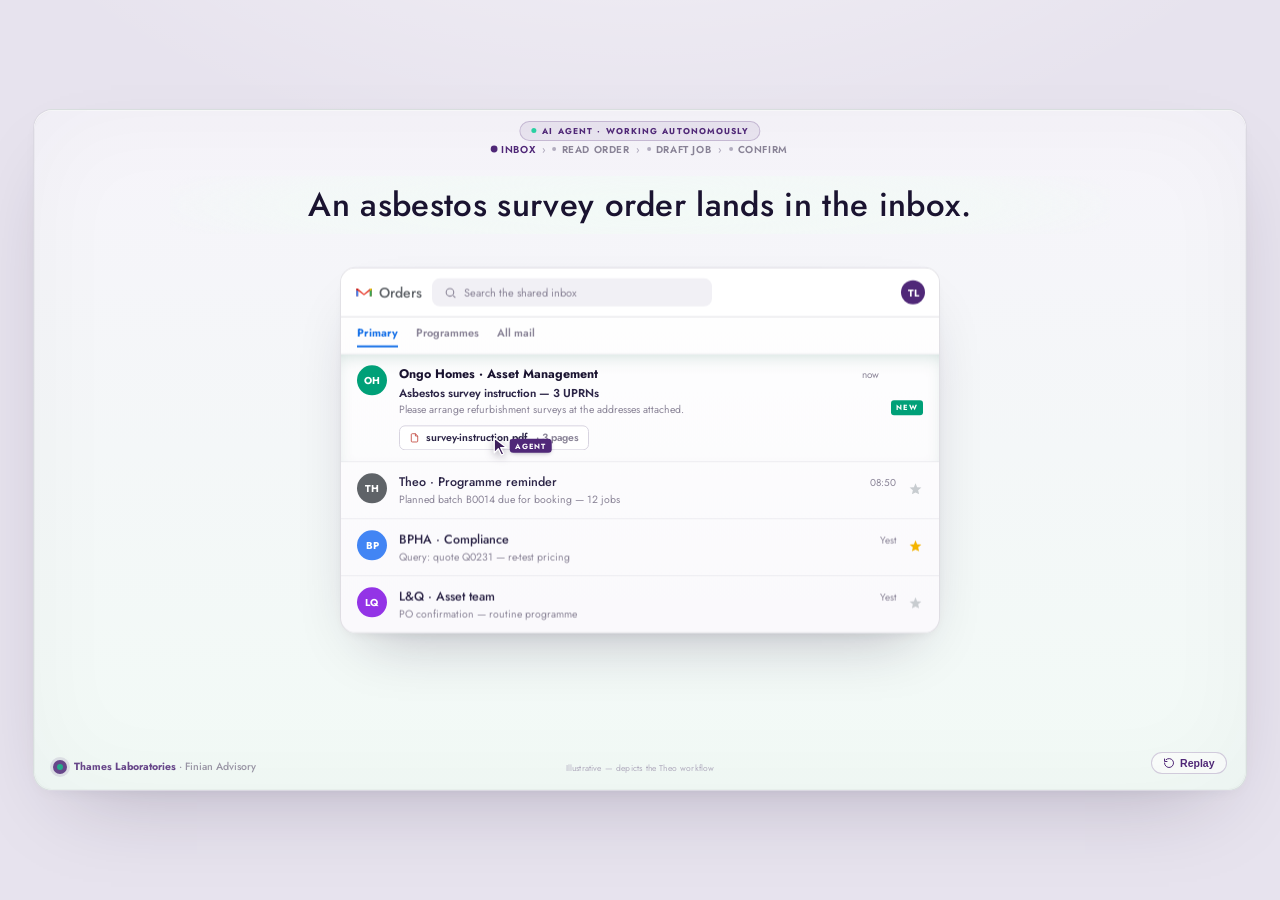
==== fa1-job-creation/index.html @ 350c70f8 "Thames Laboratories automation demos (FA1 Job Creation, FA2 Diary/voice call, FA3 Report QA) — Finia" ====
<!doctype html>
<html lang="en">
<head>
  <meta charset="utf-8" />
  <meta name="viewport" content="width=device-width, initial-scale=1" />
  <title>Focus Area 01 — Job Creation · see it work · Thames Laboratories</title>
  <meta name="description" content="An asbestos survey order arrives by email — the agent reads the instruction and drafts the job in Theo, nested and SOR-rated, ready to confirm in seconds." />
  <link rel="preconnect" href="https://fonts.googleapis.com" />
  <link rel="preconnect" href="https://fonts.gstatic.com" crossorigin />
  <link href="https://fonts.googleapis.com/css2?family=Jost:wght@300;400;500;600;700&display=swap" rel="stylesheet" />
  <link rel="stylesheet" href="style.css" />
</head>
<body>
  <main class="stage" id="stage" data-step="0">

    <div class="agentbadge" aria-hidden="true"><span class="agentbadge-dot"></span>AI&nbsp;agent&nbsp;·&nbsp;working autonomously</div>
    <nav class="steps" id="steps" aria-label="Sequence">
      <span class="step" data-s="1"><i></i>Inbox</span>
      <span class="step-arr">›</span>
      <span class="step" data-s="2"><i></i>Read&nbsp;order</span>
      <span class="step-arr">›</span>
      <span class="step" data-s="3"><i></i>Draft&nbsp;job</span>
      <span class="step-arr">›</span>
      <span class="step" data-s="4"><i></i>Confirm</span>
    </nav>
    <header class="hed" id="hed"><p class="hed-t" id="hedT">An asbestos survey order lands in the inbox.</p></header>

    <div class="camera" id="camera">
    <div class="scenes" id="scenes">

      <!-- ── SCENE 1 — Gmail order inbox ──────────────────────────────── -->
      <section class="card scene scene-inbox" id="sceneInbox" aria-label="Shared order inbox">
        <div class="gm-bar">
          <span class="gm-logo">
            <svg viewBox="0 0 28 20" aria-hidden="true">
              <path d="M2 4 h2.6 L14 12.2 L23.4 4 H26 v12 h-3 V8.1 L14 14.7 L5 8.1 V16 H2 Z" fill="#ea4335"/>
              <path d="M2 4 v12 h3 V8.1 L2 5.8 Z" fill="#4285f4"/>
              <path d="M23 8.1 V16 h3 V4 h-2.6 L23 5.8 Z" fill="#34a853"/>
              <path d="M2 4 h2.6 L5 8.1 L2 5.8 Z" fill="#c5221f"/>
              <path d="M26 4 h-2.6 L23 8.1 L26 5.8 Z" fill="#fbbc04"/>
            </svg>
            <em>Orders</em>
          </span>
          <span class="gm-search"><svg viewBox="0 0 24 24"><circle cx="11" cy="11" r="7"/><path d="M21 21l-4-4"/></svg>Search the shared inbox</span>
          <span class="gm-av">TL</span>
        </div>
        <div class="gm-tabs"><span class="gm-tab is-on">Primary</span><span class="gm-tab">Programmes</span><span class="gm-tab">All&nbsp;mail</span></div>
        <ul class="gm-list">
          <li class="gm-row gm-hot" id="gmHot">
            <span class="gm-av-r on">OH</span>
            <div class="gm-bd">
              <div class="gm-h"><b>Ongo Homes · Asset Management</b><span>now</span></div>
              <div class="gm-sub">Asbestos survey instruction — 3 UPRNs</div>
              <div class="gm-s">Please arrange refurbishment surveys at the addresses attached.</div>
              <span class="gm-att" id="gmAtt"><svg viewBox="0 0 24 24"><path d="M14 3H7a2 2 0 0 0-2 2v14a2 2 0 0 0 2 2h10a2 2 0 0 0 2-2V8z"/><path d="M14 3v5h5"/></svg>survey-instruction.pdf<em>&nbsp;·&nbsp;3 pages</em></span>
            </div>
            <span class="gm-new">NEW</span>
          </li>
          <li class="gm-row gm-read"><span class="gm-av-r c-grey">TH</span><div class="gm-bd"><div class="gm-h"><b>Theo · Programme reminder</b><span>08:50</span></div><div class="gm-s">Planned batch B0014 due for booking — 12 jobs</div></div><span class="gm-star" aria-hidden="true"><svg viewBox="0 0 24 24"><path d="M12 3l2.6 6.3 6.8.5-5.2 4.4 1.6 6.6L12 17.8 6.2 20.8l1.6-6.6L2.6 9.8l6.8-.5z"/></svg></span></li>
          <li class="gm-row gm-read"><span class="gm-av-r c-blue">BP</span><div class="gm-bd"><div class="gm-h"><b>BPHA · Compliance</b><span>Yest</span></div><div class="gm-s">Query: quote Q0231 — re-test pricing</div></div><span class="gm-star on" aria-hidden="true"><svg viewBox="0 0 24 24"><path d="M12 3l2.6 6.3 6.8.5-5.2 4.4 1.6 6.6L12 17.8 6.2 20.8l1.6-6.6L2.6 9.8l6.8-.5z"/></svg></span></li>
          <li class="gm-row gm-read"><span class="gm-av-r c-purple">LQ</span><div class="gm-bd"><div class="gm-h"><b>L&amp;Q · Asset team</b><span>Yest</span></div><div class="gm-s">PO confirmation — routine programme</div></div><span class="gm-star" aria-hidden="true"><svg viewBox="0 0 24 24"><path d="M12 3l2.6 6.3 6.8.5-5.2 4.4 1.6 6.6L12 17.8 6.2 20.8l1.6-6.6L2.6 9.8l6.8-.5z"/></svg></span></li>
        </ul>
      </section>

      <!-- ── SCENE 2 — instruction PDF ────────────────────────────────── -->
      <section class="card scene scene-pdf" id="scenePdf" aria-label="The survey instruction">
        <div class="pdf-bar">
          <svg viewBox="0 0 24 24" aria-hidden="true"><path d="M14 3H7a2 2 0 0 0-2 2v14a2 2 0 0 0 2 2h10a2 2 0 0 0 2-2V8z"/><path d="M14 3v5h5"/></svg>
          <span class="pdf-name">survey-instruction.pdf</span>
          <span class="pdf-page-tag">1 of 3 · UPRN 4231</span>
        </div>
        <div class="pdf-page">
          <div class="pdf-title">Asbestos Survey Instruction<span>Ongo Homes</span></div>
          <div class="pdf-meta"><span><b>REF</b> OH-IN-90244</span><span><b>RAISED</b> 09/06/26</span><span><b>PO</b> OH-PO-55180</span></div>
          <div class="pdf-sech">Property</div>
          <div class="pdf-grid">
            <div class="pdf-kv" data-f="client"><span>Client</span><b>Ongo Homes</b></div>
            <div class="pdf-kv" data-f="uprn"><span>UPRN</span><b>4231</b></div>
            <div class="pdf-kv wide" data-f="address"><span>Address</span><b>45 Jeffrey Lane, Belton, Doncaster, DN9 1LU</b></div>
          </div>
          <div class="pdf-sech">Survey scope</div>
          <div class="pdf-grid">
            <div class="pdf-kv" data-f="surveytype"><span>Survey type</span><b>Refurbishment</b></div>
            <div class="pdf-kv" data-f="purpose"><span>Purpose</span><b>M&amp;T</b></div>
            <div class="pdf-kv wide" data-f="element"><span>Specified element</span><b>Bathroom — test under flooring &amp; ceilings</b></div>
          </div>
          <div class="pdf-foot">Please survey the property under CAR 2012 and return an accredited report to the asset team.</div>
          <div class="pdf-sig"><span>Signed</span><svg viewBox="0 0 120 24"><path d="M2 16 q4 -12 9 -6 q5 6 9 -3 q4 -9 8 0 q4 8 8 -3 q4 -10 8 1 q4 9 8 -4 q3 -8 7 1 q4 9 7 -3 q3 -7 6 1" fill="none" stroke="#502878" stroke-width="1.3" stroke-linecap="round"/></svg><em>R. Akhtar · Ongo</em></div>
        </div>
      </section>

      <!-- ── SCENE 3/4 — Theo "New Job" ───────────────────────────────── -->
      <section class="card scene scene-theo" id="sceneTheo" aria-label="The job, drafted in Theo">
        <div class="theo-top">
          <img class="theo-logo" src="theo-logo.png" alt="Theo" />
          <span class="theo-top-bc">Projects · <b>P0006</b> Routine Safety Inspection Programme · Batch B0005</span>
          <span class="theo-top-r">
            <span class="theo-top-user"><b>Maureen Donoghue</b><em>maureen.donoghue@thameslabs</em></span>
            <span class="theo-top-btn">Show Taskbar</span><span class="theo-top-btn">Logout</span>
          </span>
        </div>
        <div class="theo-body">
          <nav class="theo-nav" aria-hidden="true">
            <span class="theo-nv head"><svg viewBox="0 0 24 24"><circle cx="9" cy="8" r="3"/><path d="M3.5 19c0-3 2.7-5 5.5-5s5.5 2 5.5 5"/></svg>Clients</span>
            <span class="theo-sub"><span class="theo-sv">Leads</span><span class="theo-sv">Quotes</span><span class="theo-sv">Sites</span></span>
            <span class="theo-nv head"><svg viewBox="0 0 24 24"><rect x="4" y="4" width="16" height="16" rx="1.5"/><path d="M4 9h16M9 4v16"/></svg>Projects</span>
            <span class="theo-sub"><span class="theo-sv on">Jobs</span><span class="theo-sv">Samples</span><span class="theo-sv">Analysis</span><span class="theo-sv">Quality Assurance</span><span class="theo-sv">Reports</span></span>
            <span class="theo-nv"><svg viewBox="0 0 24 24"><path d="M5 4h14v17l-4-3-3 3-3-3-4 3z"/></svg>Invoices</span>
            <span class="theo-nv"><svg viewBox="0 0 24 24"><path d="M9 11l3 3 8-8M4 12v7h16"/></svg>Tasks</span>
            <span class="theo-nv"><svg viewBox="0 0 24 24"><rect x="3" y="4" width="18" height="16" rx="1.5"/><path d="M3 9h18M8 4V2M16 4V2"/></svg>Calendar</span>
            <span class="theo-nv"><svg viewBox="0 0 24 24"><path d="M4 19V5h16M8 15v-3M12 15V8M16 15v-5"/></svg>Dashboards</span>
            <span class="theo-nv"><svg viewBox="0 0 24 24"><circle cx="12" cy="12" r="3"/><path d="M19 12a7 7 0 0 0-.1-1l2-1.6-2-3.4-2.4 1a7 7 0 0 0-1.7-1l-.3-2.5h-4l-.3 2.5a7 7 0 0 0-1.7 1l-2.4-1-2 3.4 2 1.6a7 7 0 0 0 0 2l-2 1.6 2 3.4 2.4-1a7 7 0 0 0 1.7 1l.3 2.5h4l.3-2.5a7 7 0 0 0 1.7-1l2.4 1 2-3.4-2-1.6a7 7 0 0 0 .1-1z"/></svg>System</span>
          </nav>

          <div class="theo-main">
            <div class="theo-h1">New Job for project <em>Routine Safety Inspection Programme</em> <span>(P0006)</span></div>

            <div class="theo-rowx">
              <div class="tf">
                <span class="tf-l">Batch <span class="req">*</span></span>
                <div class="tf-row"><div class="tf-inp empty" id="tfBatch"><span class="tick"></span><span class="v">B0005</span></div><span class="tf-btn">Add Batch</span></div>
              </div>
              <div class="tf">
                <span class="tf-l">Site <span class="req">*</span></span>
                <div class="tf-row"><div class="tf-inp empty" id="tfSite"><span class="tick"></span><span class="v">45 Jeffrey Lane, DN9 1LU</span></div><span class="tf-btn">Add Site</span></div>
              </div>
            </div>
            <div class="tf-links" id="tfLinks"><span class="h">Other active jobs on site</span> &nbsp;<span class="d">·</span> <a>R0303 Routine Inspection Programme</a> <span class="d">·</span> <a>J0019 Job&nbsp;2</a></div>

            <div class="theo-sech">Contact details</div>
            <div class="theo-rowx cols3">
              <div class="tf"><span class="tf-l">Contact name <span class="req">*</span></span><div class="tf-inp empty" id="tfContact"><span class="tick"></span><span class="v">R. Akhtar</span></div></div>
              <div class="tf"><span class="tf-l">Phone</span><div class="tf-inp empty" id="tfPhone"><span class="tick"></span><span class="v">01724 555 218</span></div></div>
              <div class="tf"><span class="tf-l">Email</span><div class="tf-inp empty" id="tfEmail"><span class="tick"></span><span class="v">assets@ongo.co.uk</span></div></div>
            </div>

            <div class="theo-sech">Job details</div>
            <div class="theo-rowx">
              <div class="tf"><span class="tf-l">Purchase Order <span class="req">*</span></span><div class="tf-inp empty" id="tfPo"><span class="tick"></span><span class="v">OH-PO-55180</span></div></div>
              <div class="tf"><span class="tf-l">Work type</span><div class="tf-inp empty" id="tfWork"><span class="tick"></span><span class="v">Refurbishment Survey</span></div></div>
              <div class="tf"><span class="tf-l">SOR <span class="req">*</span></span><div class="tf-inp empty" id="tfSor"><span class="tick"></span><span class="v">W04 — Refurb &amp; M&amp;T</span></div></div>
              <div class="tf">
                <span class="tf-l">Suggested Rate</span>
                <div class="tf-inp empty" id="tfRate"><span class="tick"></span><span class="v theo-rate">£196.00 / £0.00</span></div>
                <div class="theo-elem"><span class="el">SOR elements ▾ · Inspection point elements ▾ · Room elements ▾</span></div>
              </div>
            </div>
            <div class="theo-checks">
              <span class="theo-chk on" id="chk2p"><i></i>2 Person</span>
              <span class="theo-chk"><i></i>Per Day / Booking</span>
              <span class="theo-chk"><i></i>Per Engineer</span>
              <span class="theo-chk"><i></i>Fixed Cost</span>
              <span class="theo-chk"><i></i>Multiply If Exceeds Duration</span>
            </div>

            <div class="theo-foot">
              <span class="theo-chip" id="theoChip"><span class="pip"></span>Order matched · ready to confirm</span>
              <span class="theo-flagnote">Odd order? <b>flagged → admin</b></span>
              <button class="theo-submit" id="theoSubmit" type="button">Submit</button>
            </div>
          </div>
        </div>
      </section>

      <!-- ── SCENE 5 — payoff ─────────────────────────────────────────── -->
      <section class="scene scene-payoff" id="scenePayoff" aria-label="Result">
        <div class="payoff-eyebrow">Order handled — autonomously</div>
        <h2 class="payoff-hero">From the inbox.<br>Into Theo. <em>Untouched.</em></h2>
        <p class="payoff-stat"><span id="counter">11.0</span><span class="payoff-unit">s</span><em>· no one keyed it</em></p>
        <p class="payoff-sub">UPRN 4231 · Ongo Homes · drafted in Theo, nested &amp; SOR-rated · across 26,000 jobs a year</p>
        <span class="payoff-pill"><span class="pip"></span>~870 hours a year — back</span>
      </section>

    </div><!-- /scenes -->

    <div class="cursor" id="cursor" aria-hidden="true">
      <span class="cursor-ring" id="cursorRing"></span>
      <svg class="cursor-svg" viewBox="0 0 24 24"><path d="M4 2.5 L4 19.5 L8.7 14.8 L12.2 22 L14.9 20.7 L11.4 13.5 L18 13.5 Z"/></svg>
      <span class="cursor-tag">agent</span>
    </div>
    </div><!-- /camera -->

    <div class="markrow"><span class="brandmark" aria-hidden="true"></span><span class="brandtxt">Thames Laboratories <em>· Finian Advisory</em></span></div>
    <span class="illnote">Illustrative — depicts the Theo workflow</span>
    <button class="replay" id="replay" type="button" aria-label="Replay">
      <svg viewBox="0 0 24 24" width="12" height="12" aria-hidden="true"><path d="M3 12a9 9 0 1 0 3-6.7M3 4v5h5"/></svg><span>Replay</span>
    </button>

  </main>
  <script src="demo.js" defer></script>
</body>
</html>
---- fa1-job-creation/style.css ----
/* ============================================================================
   Thames Laboratories · Focus Area 01 — Job Creation
   Cursor-led, camera-driven product demo: an asbestos survey order arrives in
   Gmail → the agent reads the instruction → drafts the job in Theo (the real
   "New Job" screen) → ready to confirm → the payoff. No deps. Auto-plays, loops.
   Honours prefers-reduced-motion (snaps to the payoff). Class/data-step driven
   from demo.js. Thames purple + teal, mimicking the real Theo UI.
   ========================================================================== */

:root {
  --purple:      #502878;
  --purple-dark: #3C1E5A;
  --purple-2:    #5e338a;
  --teal:        #00A078;
  --teal-dark:   #008C6E;
  --teal-logo:   #36c7bd;
  --mint:        #B4DCC8;
  --mint-bg:     #EAF6F1;
  --mint-soft:   #F2FAF6;
  --ink:         #1A1330;
  --ink-2:       #2c2547;
  --ink-3:       #6B6478;
  --ink-4:       #8a8497;
  --ink-5:       #b3aec0;
  --hairline:    #D8D4E0;
  --paper:       #FFFFFF;
  --paper-2:     #FAF9FC;

  --purple-soft: rgba(80, 40, 120, 0.075);
  --purple-tint: rgba(80, 40, 120, 0.045);
  --purple-line: rgba(80, 40, 120, 0.22);
  --teal-soft:   rgba(0, 160, 120, 0.10);
  --teal-line:   rgba(0, 160, 120, 0.40);
  --amber:       #C08A2A;
  --amber-soft:  rgba(192, 138, 42, 0.14);
  --amber-line:  rgba(192, 138, 42, 0.42);
  --spark:       #2bd3a4;

  --line:      rgba(30, 20, 50, 0.12);
  --line-soft: rgba(30, 20, 50, 0.06);

  --gothic: "Century Gothic", "CenturyGothic", "Jost", "ITC Avant Garde Gothic",
            "URW Gothic", "Futura", "Trebuchet MS", system-ui, sans-serif;
  --ui: "Segoe UI", Roboto, "Helvetica Neue", Arial, sans-serif;   /* real app chrome */
}
/* realism: recreated software uses real UI fonts, not the brand face */
.gm, .theo, .doc { font-family: var(--ui); }
:root {

  --ease:      cubic-bezier(.30,.78,.20,1);
  --ease-soft: cubic-bezier(.42,0,.10,1);
  --ease-cur:  cubic-bezier(.36,.66,.18,1);
  --ease-cam:  cubic-bezier(.5,.04,.14,1);
}

* { box-sizing: border-box; margin: 0; padding: 0; }
html, body { height: 100%; }
body {
  font-family: var(--gothic); color: var(--ink-2);
  background: radial-gradient(1200px 700px at 50% -28%, rgba(255,255,255,0.6), transparent 60%), #e7e3ee;
  -webkit-font-smoothing: antialiased; text-rendering: optimizeLegibility;
  display: grid; place-items: center; padding: clamp(10px, 2.6vw, 40px); min-height: 100%;
}

/* ── stage / viewport ────────────────────────────────────────────────────── */
.stage {
  width: min(1280px, 100%); aspect-ratio: 1280 / 720; min-height: 460px;
  position: relative; overflow: hidden; isolation: isolate;
  border-radius: clamp(14px, 1.5vw, 20px); border: 1px solid var(--line);
  background: linear-gradient(180deg, #f6f4fa, var(--mint-soft));
  box-shadow: 0 1px 0 rgba(255,255,255,0.75) inset, 0 36px 84px -36px rgba(30,18,50,0.26), 0 5px 18px -10px rgba(30,18,50,0.10);
}
.stage::after {
  content: ""; position: absolute; inset: 0; pointer-events: none; z-index: 60; border-radius: inherit;
  box-shadow: inset 0 0 100px rgba(30,18,50,0.035), inset 0 1px 0 rgba(255,255,255,0.5), inset 0 0 0 1px rgba(30,18,50,0.03);
}

/* ── camera ──────────────────────────────────────────────────────────────── */
.camera {
  position: absolute; inset: 0; z-index: 4; transform-origin: 0 0;
  transform: translate(0,0) scale(1);
  transition: transform 1.3s var(--ease-cam); will-change: transform;
}

/* ── top chrome: agent badge · steps · headline ──────────────────────────── */
.agentbadge {
  position: absolute; top: clamp(7px, 0.9vw, 11px); left: 50%; transform: translateX(-50%); z-index: 22;
  display: inline-flex; align-items: center; gap: 6px;
  font-size: clamp(7px,0.78vw,8.5px); font-weight: 700; letter-spacing: 0.13em; text-transform: uppercase;
  color: var(--purple); background: var(--purple-soft); border: 1px solid var(--purple-line); border-radius: 999px; padding: 3px 11px;
}
.agentbadge-dot { width: 5px; height: 5px; border-radius: 50%; background: var(--spark); flex: 0 0 auto; }

.steps {
  position: absolute; top: clamp(22px, 2.5vw, 32px); left: 50%; transform: translateX(-50%); z-index: 20;
  display: flex; align-items: center; gap: clamp(4px,0.5vw,7px); white-space: nowrap;
  font-size: clamp(8px,0.85vw,10px); font-weight: 600; letter-spacing: 0.06em; text-transform: uppercase;
}
.step { display: inline-flex; align-items: center; gap: 5px; color: var(--ink-4); transition: color .35s var(--ease); }
.step i { width: 4px; height: 4px; border-radius: 50%; background: var(--ink-5); transition: all .35s var(--ease); }
.step-arr { color: var(--ink-5); }
.step.done { color: var(--ink-3); }
.step.done i { background: var(--teal); }
.step.now { color: var(--purple); }
.step.now i { background: var(--purple); transform: scale(1.7); }

.hed {
  position: absolute; top: clamp(44px, 5.2vw, 66px); left: 50%; transform: translateX(-50%); z-index: 18;
  width: min(940px, 94%); text-align: center; padding: clamp(6px,0.85vw,11px) clamp(14px,1.8vw,24px);
  background: radial-gradient(ellipse 70% 130% at 50% 50%, rgba(242,250,246,0.94), rgba(242,250,246,0.55) 55%, transparent 78%);
  transition: opacity .4s var(--ease-soft);
}
.hed.swap { opacity: 0; }
.stage[data-step="payoff"] .hed { opacity: 0; }
.hed-t {
  font-weight: 500; color: var(--ink);
  font-size: clamp(19px, 2.6vw, 33px); line-height: 1.12; letter-spacing: 0.01em;
  text-shadow: 0 1px 0 rgba(255,255,255,0.5);
}
.hed-t b { font-weight: 700; color: var(--purple); }

/* ── scenes ──────────────────────────────────────────────────────────────── */
.scenes { position: absolute; inset: 0; z-index: 4; }
.card {
  background: linear-gradient(180deg, var(--paper), var(--paper-2));
  border: 1px solid var(--line); border-radius: clamp(12px, 1.2vw, 16px);
  box-shadow: 0 1px 0 rgba(255,255,255,0.85) inset, 0 28px 60px -28px rgba(30,18,50,0.30), 0 5px 16px -8px rgba(30,18,50,0.13);
  overflow: hidden;
}
.scene {
  position: absolute; left: 50%; top: 62%;
  transform: translate(-50%, calc(-50% + 14px)) scale(.965);
  opacity: 0; pointer-events: none;
  transition: opacity .7s var(--ease-soft), transform .85s var(--ease-soft), filter .7s var(--ease-soft);
  will-change: opacity, transform;
}
.stage[data-step="1"] .scene-inbox,
.stage[data-step="2"] .scene-pdf,
.stage[data-step="3"] .scene-theo,
.stage[data-step="4"] .scene-theo,
.stage[data-step="payoff"] .scene-payoff {
  opacity: 1; transform: translate(-50%, -50%) scale(1); pointer-events: auto; z-index: 5;
}
.stage.measuring .scene, .stage.measuring .gm-hot { transition: none !important; }

/* ════════════════════════════════════════════════════════════════════════
   SCENE 1 — Gmail order inbox
   ════════════════════════════════════════════════════════════════════════ */
.scene-inbox { width: min(600px, 78%); }
.gm-bar { display: flex; align-items: center; gap: 10px; padding: 10px 14px; border-bottom: 1px solid var(--line); background: #fff; }
.gm-logo { display: inline-flex; align-items: center; gap: 6px; font-size: clamp(12px,1.2vw,14px); font-weight: 700; color: #5f6368; }
.gm-logo svg { width: 18px; height: 14px; }
.gm-search { flex: 1; max-width: 280px; display: inline-flex; align-items: center; gap: 7px; padding: 6px 12px; border-radius: 8px; background: #f1f0f5; font-size: clamp(9px,0.95vw,11px); color: var(--ink-4); }
.gm-search svg { width: 13px; height: 13px; fill: none; stroke: currentColor; stroke-width: 2; }
.gm-av { margin-left: auto; width: 24px; height: 24px; border-radius: 50%; background: var(--purple); color: #fff; display: grid; place-items: center; font-size: 10px; font-weight: 700; }
.gm-tabs { display: flex; align-items: center; gap: 18px; padding: 7px 16px 6px; border-bottom: 1px solid var(--line-soft); }
.gm-tab { font-size: clamp(9px,0.95vw,11px); font-weight: 600; color: var(--ink-4); padding-bottom: 5px; border-bottom: 2px solid transparent; }
.gm-tab.is-on { color: #1a73e8; border-bottom-color: #1a73e8; font-weight: 700; }
.gm-logo em { font-style: normal; color: #5f6368; font-weight: 500; }
.gm-av-r.c-grey { background: #5f6368; color: #fff; }
.gm-av-r.c-blue { background: #4285f4; color: #fff; }
.gm-av-r.c-purple { background: #9334e6; color: #fff; }
.gm-star { flex: 0 0 auto; align-self: center; color: #c8ccd0; }
.gm-star svg { width: 15px; height: 15px; fill: currentColor; }
.gm-star.on { color: #f4b400; }
.gm-row { align-items: center; }
.gm-row .gm-bd { align-self: center; }
.gm-list { list-style: none; display: flex; flex-direction: column; }
.gm-row { display: flex; gap: 12px; align-items: flex-start; padding: 11px 16px; border-top: 1px solid var(--line-soft); }
.gm-row:first-child { border-top: none; }
.gm-av-r { flex: 0 0 30px; height: 30px; border-radius: 50%; display: grid; place-items: center; font-size: 10px; font-weight: 700; color: var(--ink-3); background: #ece9f1; }
.gm-av-r.on { color: #fff; background: var(--teal); }
.gm-bd { min-width: 0; flex: 1; }
.gm-h { display: flex; justify-content: space-between; gap: 8px; align-items: baseline; }
.gm-h b { font-size: clamp(11px,1.05vw,12.5px); font-weight: 700; color: var(--ink); white-space: nowrap; overflow: hidden; text-overflow: ellipsis; }
.gm-h span { font-size: clamp(8.5px,0.9vw,10px); color: var(--ink-4); flex: 0 0 auto; }
.gm-sub { font-size: clamp(10px,1vw,11.5px); font-weight: 600; color: var(--ink-2); margin-top: 2px; }
.gm-s { font-size: clamp(9px,0.95vw,10.5px); color: var(--ink-4); margin-top: 1px; white-space: nowrap; overflow: hidden; text-overflow: ellipsis; }
.gm-read .gm-h b { font-weight: 500; color: var(--ink-2); }
.gm-att { display: inline-flex; align-items: center; gap: 6px; margin-top: 8px; font-size: clamp(9px,0.95vw,10.5px); font-weight: 600; color: var(--ink-2);
  background: #fff; border: 1px solid var(--hairline); border-radius: 6px; padding: 4px 9px; transition: background .35s, border-color .35s, transform .25s; cursor: pointer; }
.gm-att svg { width: 11px; height: 11px; fill: none; stroke: #C2453B; stroke-width: 1.8; }
.gm-att em { font-style: normal; color: var(--ink-4); }
.gm-att.tapped { background: var(--teal-soft); border-color: var(--teal); transform: scale(.97); }
.gm-row-hot { background: linear-gradient(90deg, var(--mint-bg), rgba(0,160,120,0.05)); border-left: 3px solid var(--teal); }
.gm-row-hot .gm-sub { color: var(--teal-dark); font-weight: 700; }
.gm-new { flex: 0 0 auto; align-self: center; font-size: 7.5px; letter-spacing: 0.14em; font-weight: 700; color: #fff; background: var(--teal); border-radius: 3px; padding: 2px 5px; }
/* the hot row slides in live */
.gm-hot { max-height: 0; opacity: 0; overflow: hidden; padding-top: 0; padding-bottom: 0; }
.gm-hot.arrived { max-height: 120px; opacity: 1; padding-top: 11px; padding-bottom: 11px; }
.gm-hot.lit { box-shadow: 0 8px 22px -12px rgba(0,90,68,0.3) inset; }

/* ════════════════════════════════════════════════════════════════════════
   SCENE 2 — the instruction PDF
   ════════════════════════════════════════════════════════════════════════ */
.scene-pdf { width: min(560px, 74%); }
.pdf-bar { display: flex; align-items: center; gap: 9px; padding: 9px 14px; border-bottom: 1px solid var(--line); background: linear-gradient(180deg, #f3f1f7, #ebe8f1); }
.pdf-bar svg { width: 14px; height: 14px; fill: none; stroke: var(--ink-3); stroke-width: 1.5; stroke-linecap: round; stroke-linejoin: round; }
.pdf-name { font-size: clamp(9.5px,1vw,11px); font-weight: 600; color: var(--ink-2); }
.pdf-page-tag { margin-left: auto; font-size: clamp(8px,0.85vw,9.5px); color: var(--ink-4); }
.pdf-page { background: #fff; padding: clamp(16px,1.9vw,24px); display: flex; flex-direction: column; gap: clamp(7px,0.9vw,11px); color: #1a1a1a; }
.pdf-title { text-align: center; font-weight: 700; font-size: clamp(13px,1.4vw,16px); color: #1a1a1a; padding-bottom: 6px; border-bottom: 2px solid #2a2a30; }
.pdf-title span { display: block; color: #555; font-size: 0.82em; margin-top: 3px; font-weight: 600; }
.pdf-meta { display: flex; justify-content: space-between; gap: 16px; font-size: clamp(8.5px,0.9vw,10px); color: #333; }
.pdf-meta b { font-weight: 700; color: #000; }
.pdf-sech { font-size: clamp(8.5px,0.9vw,10px); font-weight: 700; letter-spacing: 0.08em; text-transform: uppercase; color: #33333b; background: #eeecf1; border-left: 3px solid #9a93a8; padding: 4px 10px; }
.pdf-grid { display: grid; grid-template-columns: 1fr 1fr; gap: 8px; }
.pdf-kv { display: flex; flex-direction: column; gap: 2px; padding: 7px 10px; background: #f7f5fa; border: 1px solid #e4e0ec; border-radius: 5px; transition: background .35s var(--ease), border-color .35s; }
.pdf-kv.wide { grid-column: span 2; }
.pdf-kv span { font-size: clamp(7.5px,0.8vw,9px); font-weight: 700; letter-spacing: 0.06em; text-transform: uppercase; color: #888; }
.pdf-kv b { font-size: clamp(10px,1.02vw,12px); font-weight: 700; color: #1a1a1a; line-height: 1.25; }
.pdf-kv.lit { background: var(--mint-soft); border-color: var(--teal-line); }
.pdf-kv.lit b { color: var(--teal-dark); }
.pdf-foot { font-size: clamp(8px,0.85vw,9.5px); color: #555; line-height: 1.4; font-style: italic; border-top: 1px dashed #ddd; padding-top: 7px; margin-top: 2px; }
.pdf-sig { display: flex; align-items: center; gap: 9px; font-size: clamp(8px,0.85vw,9.5px); color: #666; }
.pdf-sig span { font-weight: 700; text-transform: uppercase; letter-spacing: 0.05em; }
.pdf-sig svg { flex: 1; height: 18px; }
.pdf-sig em { font-style: normal; font-weight: 700; color: #333; }

/* ════════════════════════════════════════════════════════════════════════
   SCENE 3/4 — Theo "New Job" (high fidelity)
   ════════════════════════════════════════════════════════════════════════ */
.scene-theo { width: min(880px, 96%); font-size: 10px; }
.stage[data-step="4"] .scene-theo { filter: none; }
.theo-top { display: flex; align-items: center; gap: 10px; padding: 8px 14px; background: #fff; border-bottom: 1px solid var(--line); }
.theo-logo { height: 19px; width: auto; display: block; }
.theo-top-bc { font-size: clamp(8.5px,0.9vw,10px); color: var(--ink-4); }
.theo-top-bc b { color: var(--purple); font-weight: 700; }
.theo-top-r { margin-left: auto; display: flex; align-items: center; gap: 11px; font-size: clamp(8px,0.82vw,9.5px); color: var(--ink-4); }
.theo-top-user { display: flex; flex-direction: column; line-height: 1.15; text-align: right; }
.theo-top-user b { color: var(--ink-2); font-weight: 700; font-size: clamp(8.5px,0.88vw,10px); }
.theo-top-user em { font-style: normal; color: var(--ink-5); font-size: 0.85em; }
.theo-top-btn { color: var(--ink-3); border: 1px solid var(--hairline); border-radius: 5px; padding: 3px 9px; font-weight: 600; }

.theo-body { display: grid; grid-template-columns: clamp(108px,12vw,132px) 1fr; min-height: 0; }
.theo-nav { background: #fbfafd; border-right: 1px solid var(--line); padding: 9px 0; display: flex; flex-direction: column; gap: 0; }
.theo-nv { display: flex; align-items: center; gap: 7px; padding: 5px 13px; font-size: clamp(8.5px,0.9vw,10px); font-weight: 600; color: var(--ink-2); }
.theo-nv svg { width: 12px; height: 12px; fill: none; stroke: currentColor; stroke-width: 1.6; stroke-linecap: round; stroke-linejoin: round; opacity: .7; flex: 0 0 auto; }
.theo-nv.head { color: var(--ink); font-weight: 700; }
.theo-sub { display: flex; flex-direction: column; padding: 1px 0 4px; }
.theo-sv { padding: 3px 13px 3px 30px; font-size: clamp(8px,0.84vw,9.5px); color: var(--ink-3); }
.theo-sv.on { color: var(--purple); font-weight: 700; background: var(--purple-soft); box-shadow: inset 2px 0 0 var(--purple); }

.theo-main { padding: clamp(11px,1.3vw,16px) clamp(14px,1.7vw,22px); display: flex; flex-direction: column; gap: 7px; min-width: 0; }
.theo-h1 { font-size: clamp(13px,1.35vw,16px); font-weight: 700; color: var(--ink); line-height: 1.1; }
.theo-h1 em { font-style: italic; }
.theo-h1 span { color: var(--purple); }

.theo-rowx { display: grid; grid-template-columns: 1fr 1fr; gap: 10px 18px; }
.theo-rowx.cols3 { grid-template-columns: 1fr 1fr 1fr; }
.tf { display: flex; flex-direction: column; gap: 3px; min-width: 0; }
.tf.wide { grid-column: 1 / -1; }
.tf-l { font-size: clamp(7.5px,0.8vw,9px); font-weight: 600; color: var(--ink-3); }
.tf-l .req { color: var(--teal-dark); }
.tf-row { display: flex; align-items: stretch; gap: 7px; }
.tf-inp { flex: 1; border: 1px solid var(--hairline); border-radius: 5px; background: #fff; padding: 6px 9px; font-size: clamp(9px,0.95vw,11px); color: var(--ink); min-height: 27px; display: flex; align-items: center; gap: 7px;
  transition: background .4s var(--ease), border-color .4s; }
.tf-inp.empty { color: var(--ink-5); }
.tf-inp .v { order: 1; opacity: 0; transform: translateY(-3px); transition: opacity .4s var(--ease), transform .4s var(--ease); font-weight: 600; }
.tf-inp.filled { background: rgba(0,160,120,0.04); border-color: rgba(0,160,120,0.32); }
.tf-inp.filled .v { opacity: 1; transform: none; }
.tf-inp .tick { order: 3; margin-left: auto; width: 12px; height: 12px; border-radius: 50%; background: var(--teal); position: relative; flex: 0 0 auto; opacity: 0; transition: opacity .4s var(--ease); }
.tf-inp.filled .tick { opacity: 1; }
.tf-inp .tick::after { content: ""; position: absolute; left: 3.4px; top: 4.4px; width: 4.4px; height: 2.2px; border-left: 1.5px solid #fff; border-bottom: 1.5px solid #fff; transform: rotate(-45deg); }
.tf-inp .caret { margin-left: auto; color: var(--ink-5); font-size: 8px; }
.tf-inp.flash { animation: tfFlash .9s var(--ease); }
@keyframes tfFlash { 0% { box-shadow: 0 0 0 3px var(--teal-soft); } 100% { box-shadow: 0 0 0 3px transparent; } }
.tf-inp.area { min-height: 38px; align-items: flex-start; color: var(--ink-5); font-size: clamp(8.5px,0.88vw,10px); }
.tf-btn { font-size: clamp(8.5px,0.9vw,10px); font-weight: 700; color: #fff; background: linear-gradient(180deg, var(--teal), var(--teal-dark)); border: 1px solid var(--teal-dark); border-radius: 5px; padding: 0 12px; display: flex; align-items: center; white-space: nowrap; }
.tf-links { font-size: clamp(8px,0.84vw,9.5px); color: var(--ink-3); line-height: 1.5; opacity: 0; transition: opacity .45s var(--ease); }
.tf-links.show { opacity: 1; }
.tf-links .h { font-weight: 700; color: var(--ink-4); }
.tf-links a { color: var(--purple); text-decoration: none; }
.tf-links .d { color: var(--teal); }

.theo-sech { font-size: clamp(8.5px,0.9vw,10px); font-weight: 700; letter-spacing: 0.06em; text-transform: uppercase; color: var(--purple); margin-top: 4px; padding-bottom: 3px; border-bottom: 1px solid var(--line-soft); }
.theo-elem { display: flex; flex-direction: column; gap: 3px; }
.theo-elem .el { font-size: clamp(8px,0.84vw,9.5px); color: var(--purple); font-weight: 600; }
.theo-rate { font-weight: 700; color: var(--teal-dark); }
.theo-checks { display: flex; flex-wrap: wrap; gap: 5px 14px; font-size: clamp(8px,0.84vw,9.5px); color: var(--ink-3); }
.theo-chk { display: inline-flex; align-items: center; gap: 5px; }
.theo-chk i { width: 11px; height: 11px; border: 1.4px solid var(--hairline); border-radius: 3px; flex: 0 0 auto; }
.theo-chk.on i { background: var(--teal); border-color: var(--teal); position: relative; }
.theo-chk.on i::after { content: ""; position: absolute; left: 2.7px; top: 1.2px; width: 3.4px; height: 6px; border-right: 1.5px solid #fff; border-bottom: 1.5px solid #fff; transform: rotate(40deg); }

.theo-foot { display: flex; align-items: center; gap: 10px; margin-top: auto; padding-top: 9px; border-top: 1px solid var(--line-soft); }
.theo-chip { display: inline-flex; align-items: center; gap: 7px; font-size: clamp(8.5px,0.9vw,10px); font-weight: 700; color: var(--teal-dark); background: var(--teal-soft); border: 1px solid var(--teal-line); border-radius: 7px; padding: 5px 11px;
  opacity: 0; transform: translateY(4px); transition: opacity .45s var(--ease), transform .45s var(--ease); }
.theo-chip.show { opacity: 1; transform: none; }
.theo-chip .pip { width: 8px; height: 8px; border-radius: 50%; background: var(--teal); }
.theo-flagnote { font-size: clamp(7.5px,0.8vw,9px); color: var(--ink-4); }
.theo-flagnote b { color: var(--purple); font-weight: 700; }
.theo-submit { margin-left: auto; font-size: clamp(9.5px,1vw,11.5px); font-weight: 700; letter-spacing: 0.03em; color: #fff;
  background: linear-gradient(180deg, var(--teal), var(--teal-dark)); border: 1px solid var(--teal-dark); border-radius: 7px; padding: 7px 20px;
  box-shadow: 0 4px 10px -4px rgba(0,140,110,0.6), 0 1px 0 rgba(255,255,255,0.2) inset; transition: filter .25s, transform .2s; cursor: pointer; }
.theo-submit.tapped { filter: brightness(1.2); transform: scale(.97); }

/* ════════════════════════════════════════════════════════════════════════
   SCENE 5 — payoff
   ════════════════════════════════════════════════════════════════════════ */
.scene-payoff { width: min(780px, 92%); display: flex; flex-direction: column; align-items: center; text-align: center; gap: clamp(8px,1.1vw,14px); }
.payoff-eyebrow { font-size: clamp(9px,0.95vw,11px); font-weight: 700; letter-spacing: 0.22em; text-transform: uppercase; color: var(--purple); }
.payoff-hero { font-weight: 600; color: var(--ink); font-size: clamp(27px, 4.4vw, 56px); line-height: 1.05; letter-spacing: -0.005em; }
.payoff-hero em { font-style: normal; color: var(--purple); font-weight: 700; }
.payoff-stat { display: inline-flex; align-items: baseline; gap: 8px; color: var(--ink-3); font-size: clamp(13px,1.5vw,16px); margin-top: clamp(2px,0.4vw,6px); }
.payoff-stat #counter { font-size: clamp(36px,4vw,52px); font-weight: 600; color: var(--ink); line-height: 1; font-variant-numeric: tabular-nums; letter-spacing: -0.01em; }
.payoff-stat .payoff-unit { font-size: clamp(18px,2vw,26px); color: var(--teal-dark); font-weight: 600; }
.payoff-stat em { font-style: normal; color: var(--ink-3); font-weight: 500; }
.payoff-sub { font-size: clamp(9px,1vw,11px); color: var(--ink-4); letter-spacing: 0.02em; }
.payoff-pill { display: inline-flex; align-items: center; gap: 8px; margin-top: clamp(6px,1vw,12px);
  font-size: clamp(11px,1.2vw,13px); font-weight: 700; color: #fff;
  background: linear-gradient(180deg, var(--purple-2), var(--purple)); border: 1px solid var(--purple-dark); border-radius: 999px; padding: clamp(8px,1vw,11px) clamp(18px,2vw,24px);
  box-shadow: 0 10px 22px -10px rgba(60,30,90,0.5); }
.payoff-pill .pip { width: 7px; height: 7px; border-radius: 50%; background: var(--spark); }
.payoff-eyebrow, .payoff-hero, .payoff-stat, .payoff-sub, .payoff-pill { opacity: 0; transform: translateY(8px); transition: opacity .5s var(--ease-soft), transform .55s var(--ease-soft); }
.stage[data-step="payoff"] .payoff-eyebrow { opacity: 1; transform: none; transition-delay: .04s; }
.stage[data-step="payoff"] .payoff-hero    { opacity: 1; transform: none; transition-delay: .14s; }
.stage[data-step="payoff"] .payoff-stat    { opacity: 1; transform: none; transition-delay: .26s; }
.stage[data-step="payoff"] .payoff-sub     { opacity: 1; transform: none; transition-delay: .34s; }
.stage[data-step="payoff"] .payoff-pill    { opacity: 1; transform: none; transition-delay: .46s; }

/* ── agent cursor ────────────────────────────────────────────────────────── */
.cursor { position: absolute; left: 0; top: 0; z-index: 40; pointer-events: none; opacity: 0;
  transform-origin: 0 0; transform: translate(50%, 80%) scale(1);
  transition: transform .82s var(--ease-cur), opacity .35s; }
.cursor.on { opacity: 1; }
.cursor-svg { display: block; width: clamp(17px,1.7vw,21px); height: auto; filter: drop-shadow(0 2px 4px rgba(30,18,50,0.32)); transition: transform .16s var(--ease); }
.cursor-svg path { fill: var(--purple-dark); stroke: #fff; stroke-width: 1.5; stroke-linejoin: round; }
.cursor.click .cursor-svg { transform: scale(.76); }
.cursor-ring { position: absolute; left: 3px; top: 2px; width: 7px; height: 7px; border-radius: 50%; border: 1.6px solid var(--teal); opacity: 0; transform: translate(-50%,-50%) scale(.4); }
.cursor.click .cursor-ring { animation: curRipple .55s var(--ease-soft); }
@keyframes curRipple { 0% { opacity: .65; transform: translate(-50%,-50%) scale(.4); } 100% { opacity: 0; transform: translate(-50%,-50%) scale(5); } }
.cursor-tag { position: absolute; left: clamp(15px,1.5vw,19px); top: 3px; white-space: nowrap;
  font-size: clamp(6px,0.66vw,7.5px); font-weight: 700; letter-spacing: 0.12em; text-transform: uppercase;
  color: #fff; background: var(--purple); border-radius: 3.5px; padding: 1.5px 5px; box-shadow: 0 2px 5px -2px rgba(30,18,50,0.4); }

/* ── quiet chrome ────────────────────────────────────────────────────────── */
.markrow { position: absolute; left: clamp(13px,1.5vw,20px); bottom: clamp(11px,1.3vw,16px); z-index: 30; display: flex; align-items: center; gap: 7px; opacity: .85; }
.brandmark { width: 14px; height: 14px; border-radius: 50%; flex: 0 0 auto; position: relative; background: var(--purple); box-shadow: 0 0 0 3px rgba(80,40,120,0.13); }
.brandmark::after { content: ""; position: absolute; inset: 4px; border-radius: 50%; background: var(--teal); }
.brandtxt { font-size: clamp(9px,0.95vw,10.5px); font-weight: 700; color: var(--purple); white-space: nowrap; }
.brandtxt em { font-style: normal; color: var(--ink-4); font-weight: 500; }
.replay { position: absolute; right: clamp(13px,1.5vw,20px); bottom: clamp(11px,1.3vw,16px); z-index: 30;
  display: inline-flex; align-items: center; gap: 5px; font-size: clamp(9px,0.95vw,10.5px); font-weight: 600; color: var(--purple);
  background: rgba(255,255,255,0.6); border: 1px solid var(--purple-line); border-radius: 999px; padding: 4px 11px; cursor: pointer;
  transition: color .2s, background .2s, border-color .2s; }
.replay:hover { color: #fff; background: var(--purple); border-color: var(--purple); }
.replay svg { fill: none; stroke: currentColor; stroke-width: 2; stroke-linecap: round; stroke-linejoin: round; }
.illnote { position: absolute; left: 50%; transform: translateX(-50%); bottom: clamp(11px,1.3vw,16px); z-index: 28; font-size: clamp(7px,0.74vw,8.5px); color: var(--ink-5); letter-spacing: 0.02em; white-space: nowrap; }

/* ── reduced motion ──────────────────────────────────────────────────────── */
@media (prefers-reduced-motion: reduce) {
  * { transition: none !important; animation: none !important; }
  .scene-inbox, .scene-pdf, .scene-theo { opacity: 0 !important; }
  .hed, .steps, .cursor { opacity: 0 !important; }
  .scene-payoff { opacity: 1 !important; transform: translate(-50%, -50%) !important; }
  .scene-payoff .payoff-eyebrow, .scene-payoff .payoff-hero, .scene-payoff .payoff-stat, .scene-payoff .payoff-sub, .scene-payoff .payoff-pill { opacity: 1 !important; transform: none !important; }
}
@media (max-width: 860px) {
  .stage { aspect-ratio: auto; min-height: 620px; }
  .scene-inbox, .scene-pdf, .scene-theo { width: 94%; }
  .cursor { display: none; }
}
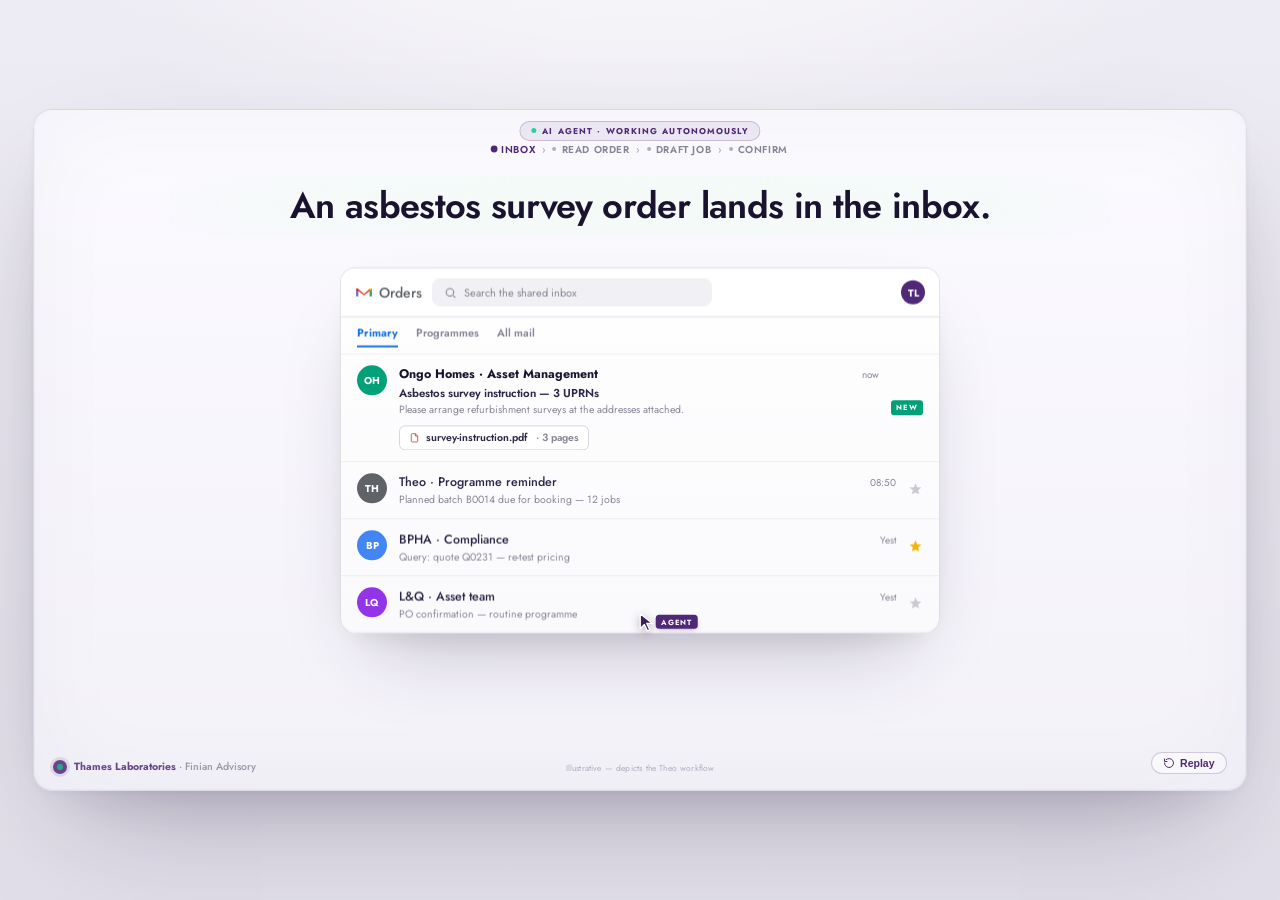
==== commit 7a4aa30e: "Mobile-first: fill screen, legible in landscape, rotate prompt in portrait (QR-scan ready)" ====
--- a/fa1-job-creation/index.html
+++ b/fa1-job-creation/index.html
@@ -187,6 +187,11 @@
     </button>
 
   </main>
+  <div class="rotatehint" aria-hidden="true">
+    <span class="ico"><svg viewBox="0 0 24 24"><rect x="7" y="2" width="10" height="20" rx="2"/><path d="M10.5 19h3"/></svg></span>
+    <b>Rotate your phone</b>
+    <span>This demo is best viewed in landscape — turn your phone sideways.</span>
+  </div>
   <script src="demo.js" defer></script>
 </body>
 </html>
--- a/fa1-job-creation/style.css
+++ b/fa1-job-creation/style.css
@@ -50,14 +50,14 @@
   --ease:      cubic-bezier(.30,.78,.20,1);
   --ease-soft: cubic-bezier(.42,0,.10,1);
   --ease-cur:  cubic-bezier(.36,.66,.18,1);
-  --ease-cam:  cubic-bezier(.5,.04,.14,1);
+  --ease-cam:  cubic-bezier(.5,0,.08,1);
 }
 
 * { box-sizing: border-box; margin: 0; padding: 0; }
 html, body { height: 100%; }
 body {
   font-family: var(--gothic); color: var(--ink-2);
-  background: radial-gradient(1200px 700px at 50% -28%, rgba(255,255,255,0.6), transparent 60%), #e7e3ee;
+  background: radial-gradient(1100px 620px at 50% -22%, #ffffff, transparent 62%), linear-gradient(180deg, #edebf3, #e1dee9);
   -webkit-font-smoothing: antialiased; text-rendering: optimizeLegibility;
   display: grid; place-items: center; padding: clamp(10px, 2.6vw, 40px); min-height: 100%;
 }
@@ -67,8 +67,8 @@
   width: min(1280px, 100%); aspect-ratio: 1280 / 720; min-height: 460px;
   position: relative; overflow: hidden; isolation: isolate;
   border-radius: clamp(14px, 1.5vw, 20px); border: 1px solid var(--line);
-  background: linear-gradient(180deg, #f6f4fa, var(--mint-soft));
-  box-shadow: 0 1px 0 rgba(255,255,255,0.75) inset, 0 36px 84px -36px rgba(30,18,50,0.26), 0 5px 18px -10px rgba(30,18,50,0.10);
+  background: linear-gradient(180deg, #fbfaff, #f4f2f9);
+  box-shadow: 0 1px 0 rgba(255,255,255,0.8) inset, 0 54px 120px -46px rgba(30,18,50,0.34), 0 22px 50px -28px rgba(30,18,50,0.14), 0 2px 8px -3px rgba(30,18,50,0.06);
 }
 .stage::after {
   content: ""; position: absolute; inset: 0; pointer-events: none; z-index: 60; border-radius: inherit;
@@ -113,9 +113,8 @@
 .hed.swap { opacity: 0; }
 .stage[data-step="payoff"] .hed { opacity: 0; }
 .hed-t {
-  font-weight: 500; color: var(--ink);
-  font-size: clamp(19px, 2.6vw, 33px); line-height: 1.12; letter-spacing: 0.01em;
-  text-shadow: 0 1px 0 rgba(255,255,255,0.5);
+  font-weight: 600; color: var(--ink);
+  font-size: clamp(20px, 2.85vw, 36px); line-height: 1.08; letter-spacing: -0.018em;
 }
 .hed-t b { font-weight: 700; color: var(--purple); }
 
@@ -124,7 +123,7 @@
 .card {
   background: linear-gradient(180deg, var(--paper), var(--paper-2));
   border: 1px solid var(--line); border-radius: clamp(12px, 1.2vw, 16px);
-  box-shadow: 0 1px 0 rgba(255,255,255,0.85) inset, 0 28px 60px -28px rgba(30,18,50,0.30), 0 5px 16px -8px rgba(30,18,50,0.13);
+  box-shadow: 0 1px 0 rgba(255,255,255,0.9) inset, 0 40px 80px -34px rgba(30,18,50,0.28), 0 14px 32px -16px rgba(30,18,50,0.12);
   overflow: hidden;
 }
 .scene {
@@ -356,8 +355,23 @@
   .scene-payoff { opacity: 1 !important; transform: translate(-50%, -50%) !important; }
   .scene-payoff .payoff-eyebrow, .scene-payoff .payoff-hero, .scene-payoff .payoff-stat, .scene-payoff .payoff-sub, .scene-payoff .payoff-pill { opacity: 1 !important; transform: none !important; }
 }
-@media (max-width: 860px) {
-  .stage { aspect-ratio: auto; min-height: 620px; }
-  .scene-inbox, .scene-pdf, .scene-theo { width: 94%; }
+/* ── mobile-first: scanned via QR in the room (best in landscape) ── */
+.rotatehint { display: none; position: fixed; inset: 0; z-index: 1000; flex-direction: column; align-items: center; justify-content: center; gap: 20px; text-align: center; padding: 32px;
+  background: linear-gradient(180deg, #3c1e5a, #1a1330); color: #fff; font-family: var(--gothic); }
+.rotatehint .ico { width: 56px; height: 56px; display: grid; place-items: center; border: 2px solid rgba(255,255,255,0.5); border-radius: 13px; animation: rotnudge 2.6s ease-in-out infinite; }
+.rotatehint .ico svg { width: 26px; height: 26px; fill: none; stroke: #fff; stroke-width: 2; stroke-linecap: round; stroke-linejoin: round; }
+.rotatehint b { font-size: 20px; font-weight: 700; letter-spacing: -0.01em; }
+.rotatehint span { font-size: 14px; color: rgba(255,255,255,0.72); max-width: 280px; line-height: 1.5; }
+@keyframes rotnudge { 0%,55%,100% { transform: rotate(0); } 78% { transform: rotate(-90deg); } }
+@media (max-width: 932px) {
+  body { padding: 0; }
+  .stage { width: 100vw; max-width: none; min-height: 0; aspect-ratio: 1280 / 720; border: none; border-radius: 0; box-shadow: none; }
   .cursor { display: none; }
 }
+@media (orientation: landscape) and (max-height: 560px) {
+  .stage { width: auto; height: 100dvh; }
+}
+@media (max-width: 820px) and (orientation: portrait) {
+  .rotatehint { display: flex; }
+  .stage { filter: blur(3px) brightness(0.55); }
+}
